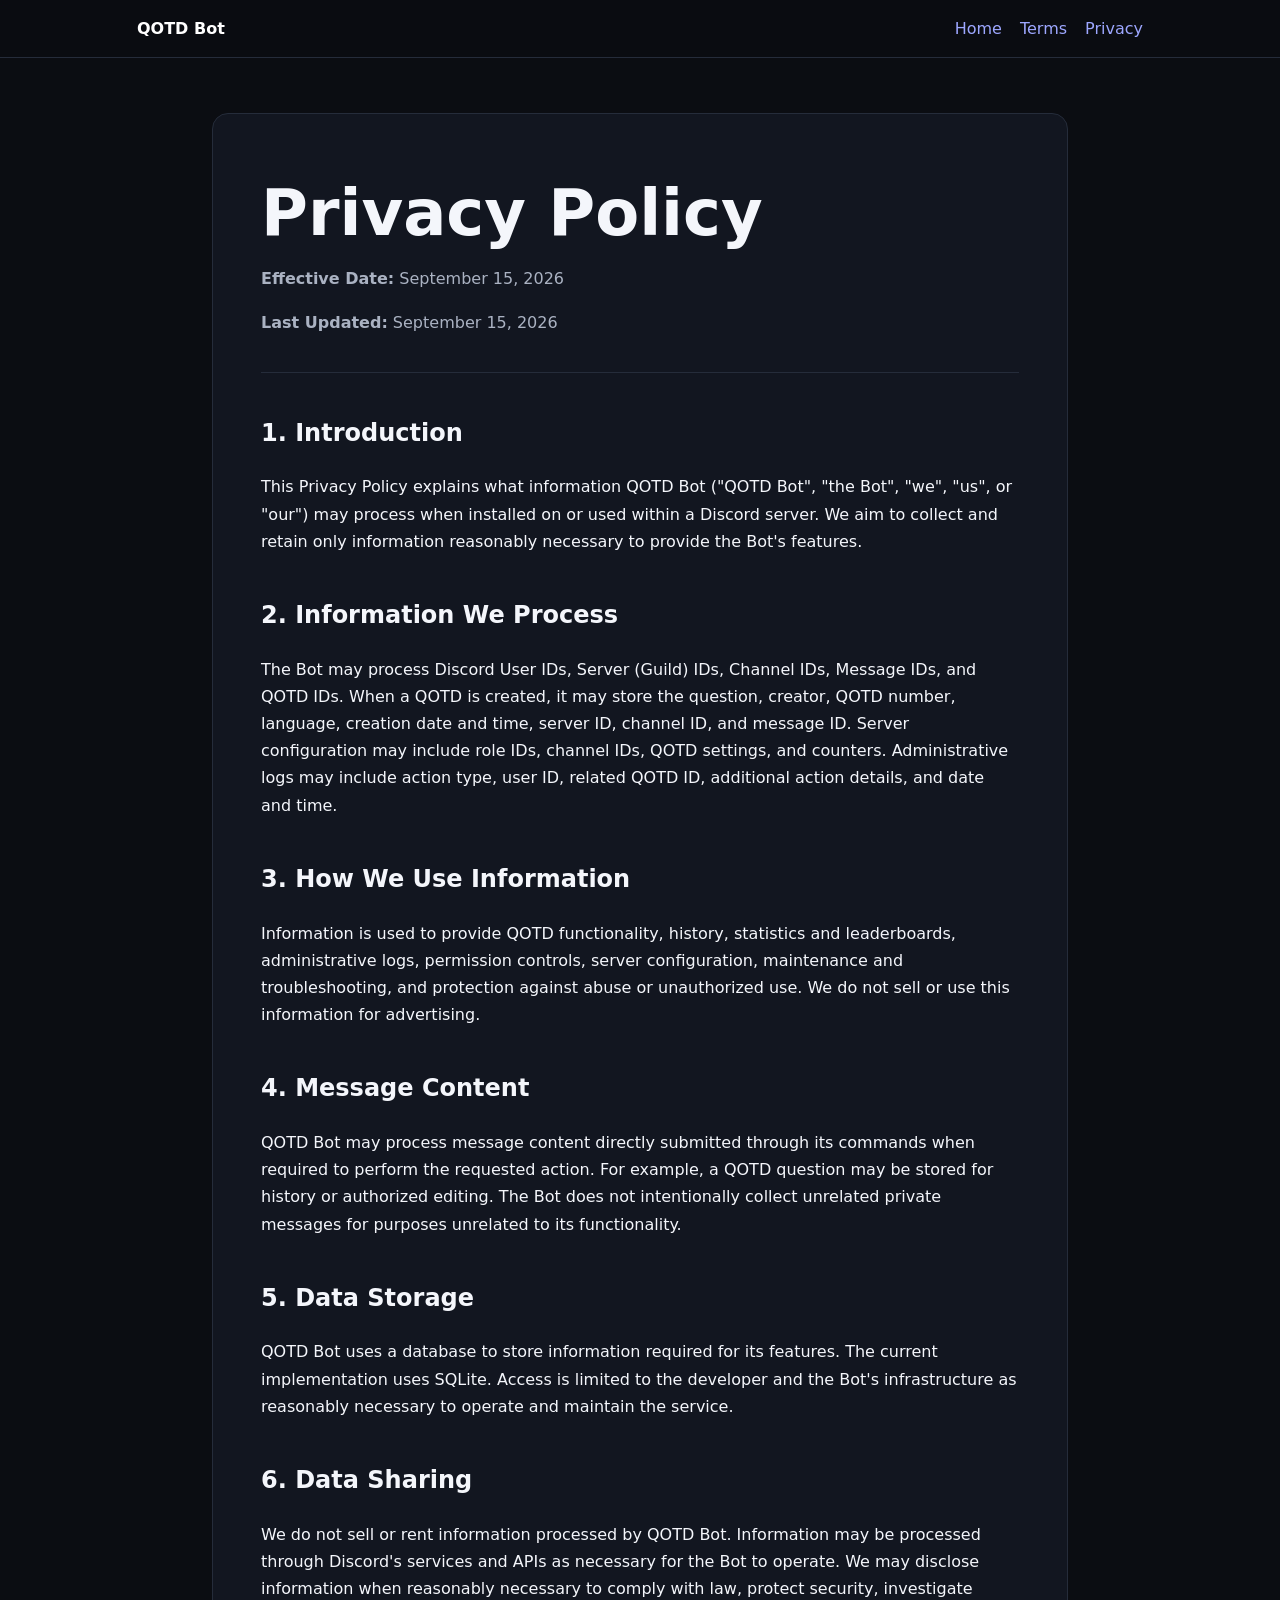
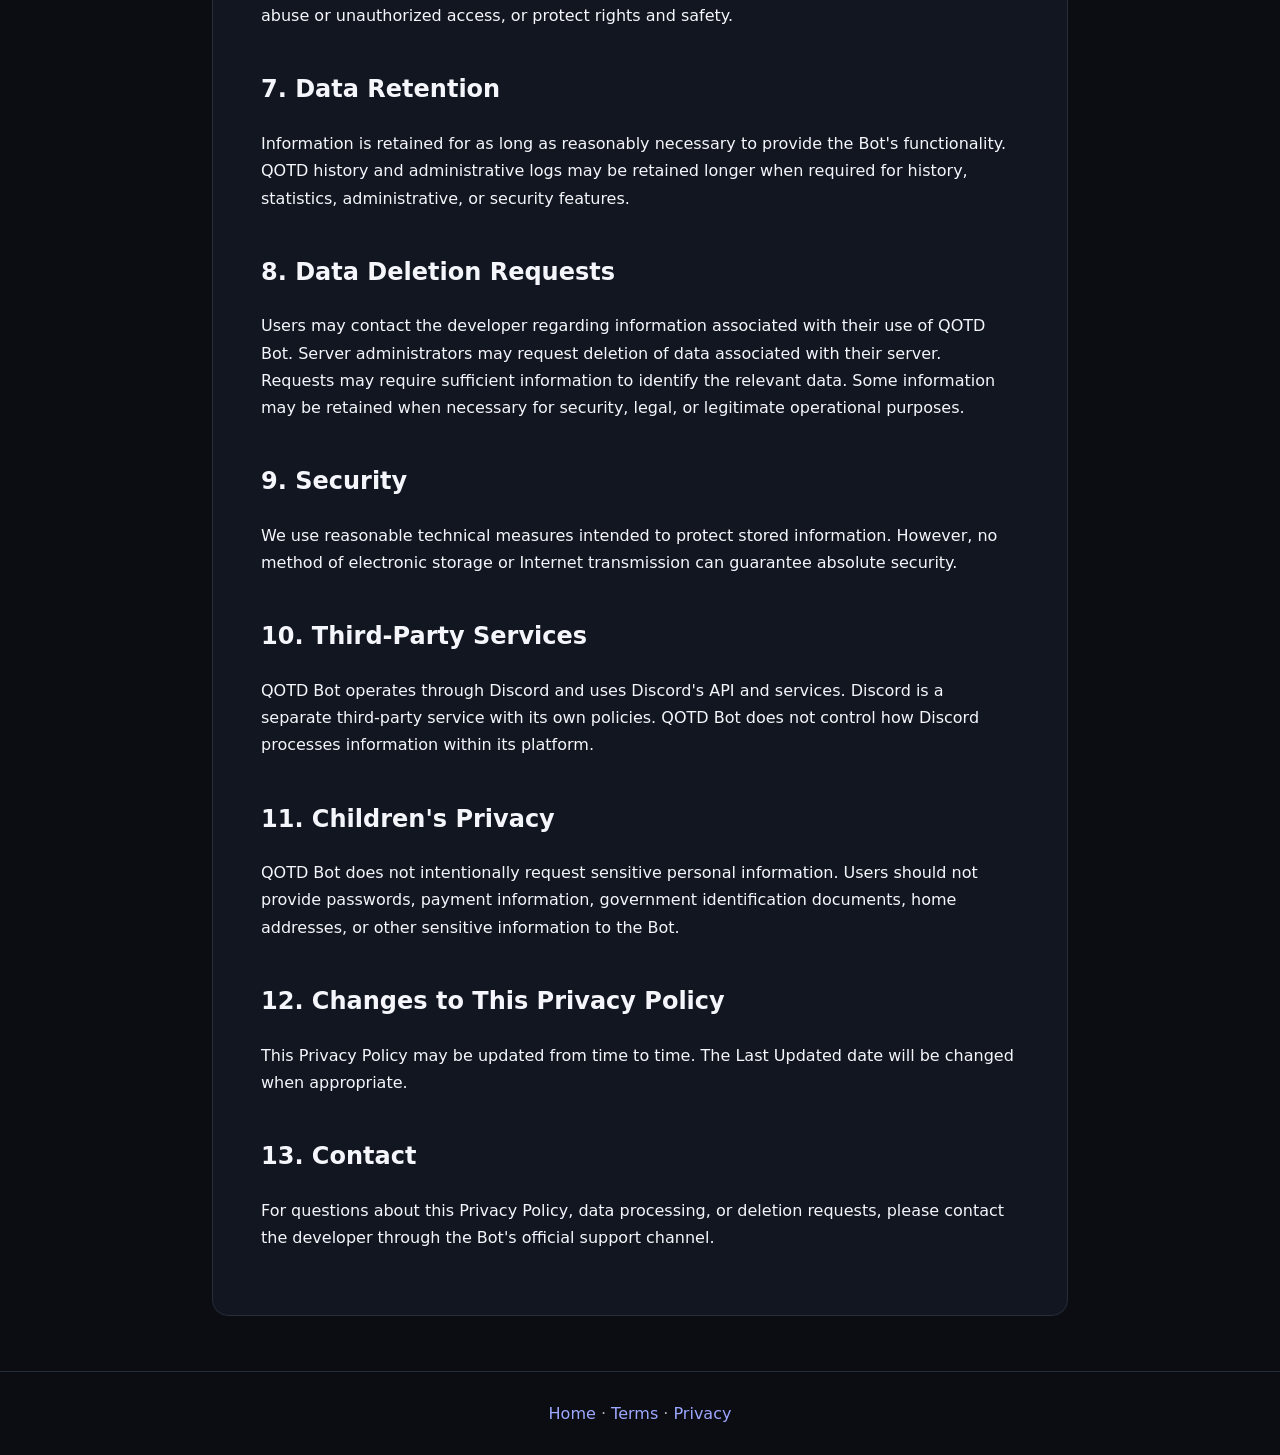
==== privacy.html @ cec1039d "Add files via upload" ====
<!doctype html><html lang="en"><head><meta charset="utf-8"><meta name="viewport" content="width=device-width,initial-scale=1"><title>QOTD Bot — Privacy Policy</title><link rel="stylesheet" href="style.css"></head><body><nav class="nav"><div class="nav-inner"><a class="brand" href="index.html">QOTD Bot</a><div class="nav-links"><a href="index.html">Home</a><a href="terms.html">Terms</a><a href="privacy.html">Privacy</a></div></div></nav><main class="container"><article class="document"><header><h1>Privacy Policy</h1><p><strong>Effective Date:</strong> September 15, 2026</p><p><strong>Last Updated:</strong> September 15, 2026</p></header><h2>1. Introduction</h2><p>This Privacy Policy explains what information QOTD Bot ("QOTD Bot", "the Bot", "we", "us", or "our") may process when installed on or used within a Discord server. We aim to collect and retain only information reasonably necessary to provide the Bot's features.</p><h2>2. Information We Process</h2><p>The Bot may process Discord User IDs, Server (Guild) IDs, Channel IDs, Message IDs, and QOTD IDs. When a QOTD is created, it may store the question, creator, QOTD number, language, creation date and time, server ID, channel ID, and message ID. Server configuration may include role IDs, channel IDs, QOTD settings, and counters. Administrative logs may include action type, user ID, related QOTD ID, additional action details, and date and time.</p><h2>3. How We Use Information</h2><p>Information is used to provide QOTD functionality, history, statistics and leaderboards, administrative logs, permission controls, server configuration, maintenance and troubleshooting, and protection against abuse or unauthorized use. We do not sell or use this information for advertising.</p><h2>4. Message Content</h2><p>QOTD Bot may process message content directly submitted through its commands when required to perform the requested action. For example, a QOTD question may be stored for history or authorized editing. The Bot does not intentionally collect unrelated private messages for purposes unrelated to its functionality.</p><h2>5. Data Storage</h2><p>QOTD Bot uses a database to store information required for its features. The current implementation uses SQLite. Access is limited to the developer and the Bot's infrastructure as reasonably necessary to operate and maintain the service.</p><h2>6. Data Sharing</h2><p>We do not sell or rent information processed by QOTD Bot. Information may be processed through Discord's services and APIs as necessary for the Bot to operate. We may disclose information when reasonably necessary to comply with law, protect security, investigate abuse or unauthorized access, or protect rights and safety.</p><h2>7. Data Retention</h2><p>Information is retained for as long as reasonably necessary to provide the Bot's functionality. QOTD history and administrative logs may be retained longer when required for history, statistics, administrative, or security features.</p><h2>8. Data Deletion Requests</h2><p>Users may contact the developer regarding information associated with their use of QOTD Bot. Server administrators may request deletion of data associated with their server. Requests may require sufficient information to identify the relevant data. Some information may be retained when necessary for security, legal, or legitimate operational purposes.</p><h2>9. Security</h2><p>We use reasonable technical measures intended to protect stored information. However, no method of electronic storage or Internet transmission can guarantee absolute security.</p><h2>10. Third-Party Services</h2><p>QOTD Bot operates through Discord and uses Discord's API and services. Discord is a separate third-party service with its own policies. QOTD Bot does not control how Discord processes information within its platform.</p><h2>11. Children's Privacy</h2><p>QOTD Bot does not intentionally request sensitive personal information. Users should not provide passwords, payment information, government identification documents, home addresses, or other sensitive information to the Bot.</p><h2>12. Changes to This Privacy Policy</h2><p>This Privacy Policy may be updated from time to time. The Last Updated date will be changed when appropriate.</p><h2>13. Contact</h2><p>For questions about this Privacy Policy, data processing, or deletion requests, please contact the developer through the Bot's official support channel.</p></article></main><footer><a href="index.html">Home</a> · <a href="terms.html">Terms</a> · <a href="privacy.html">Privacy</a></footer></body></html>
---- style.css ----
*{box-sizing:border-box}body{margin:0;font-family:system-ui,-apple-system,"Segoe UI",sans-serif;background:#0b0d12;color:#f4f6fb;line-height:1.7}a{color:#9da7ff;text-decoration:none}a:hover{text-decoration:underline}.nav{position:sticky;top:0;background:#0b0d12ee;border-bottom:1px solid #252c3a;backdrop-filter:blur(10px)}.nav-inner{max-width:1050px;margin:auto;padding:15px 22px;display:flex;justify-content:space-between;gap:20px}.brand{font-weight:800;color:#fff}.nav-links{display:flex;gap:18px}.container{max-width:900px;margin:auto;padding:55px 22px}.hero{text-align:center;padding:55px 0}.badge{display:inline-block;padding:5px 11px;border-radius:999px;background:#5865f222;border:1px solid #5865f255;color:#c3c8ff;font-size:13px;font-weight:700}h1{font-size:clamp(38px,7vw,64px);line-height:1.05;margin:18px 0}h2{margin-top:40px}h3{margin-top:28px}.subtitle{color:#aab2c2;max-width:650px;margin:0 auto 28px;font-size:18px}.buttons{display:flex;justify-content:center;gap:12px;flex-wrap:wrap}.button{display:inline-block;padding:12px 18px;border-radius:10px;background:#5865f2;color:#fff;font-weight:750}.button.secondary{background:#171c28;border:1px solid #252c3a}.cards{display:grid;grid-template-columns:repeat(auto-fit,minmax(220px,1fr));gap:16px}.card,.document{background:#121620;border:1px solid #252c3a;border-radius:16px}.card{padding:22px}.card h3{margin-top:0}.card p{color:#aab2c2}.document{padding:clamp(24px,5vw,48px)}.document header{border-bottom:1px solid #252c3a;padding-bottom:20px}.document header p{color:#aab2c2}.notice{margin-top:35px;background:#5865f215;border:1px solid #5865f255;border-radius:12px;padding:16px;color:#dbe0ff}footer{text-align:center;border-top:1px solid #252c3a;padding:28px;color:#aab2c2}
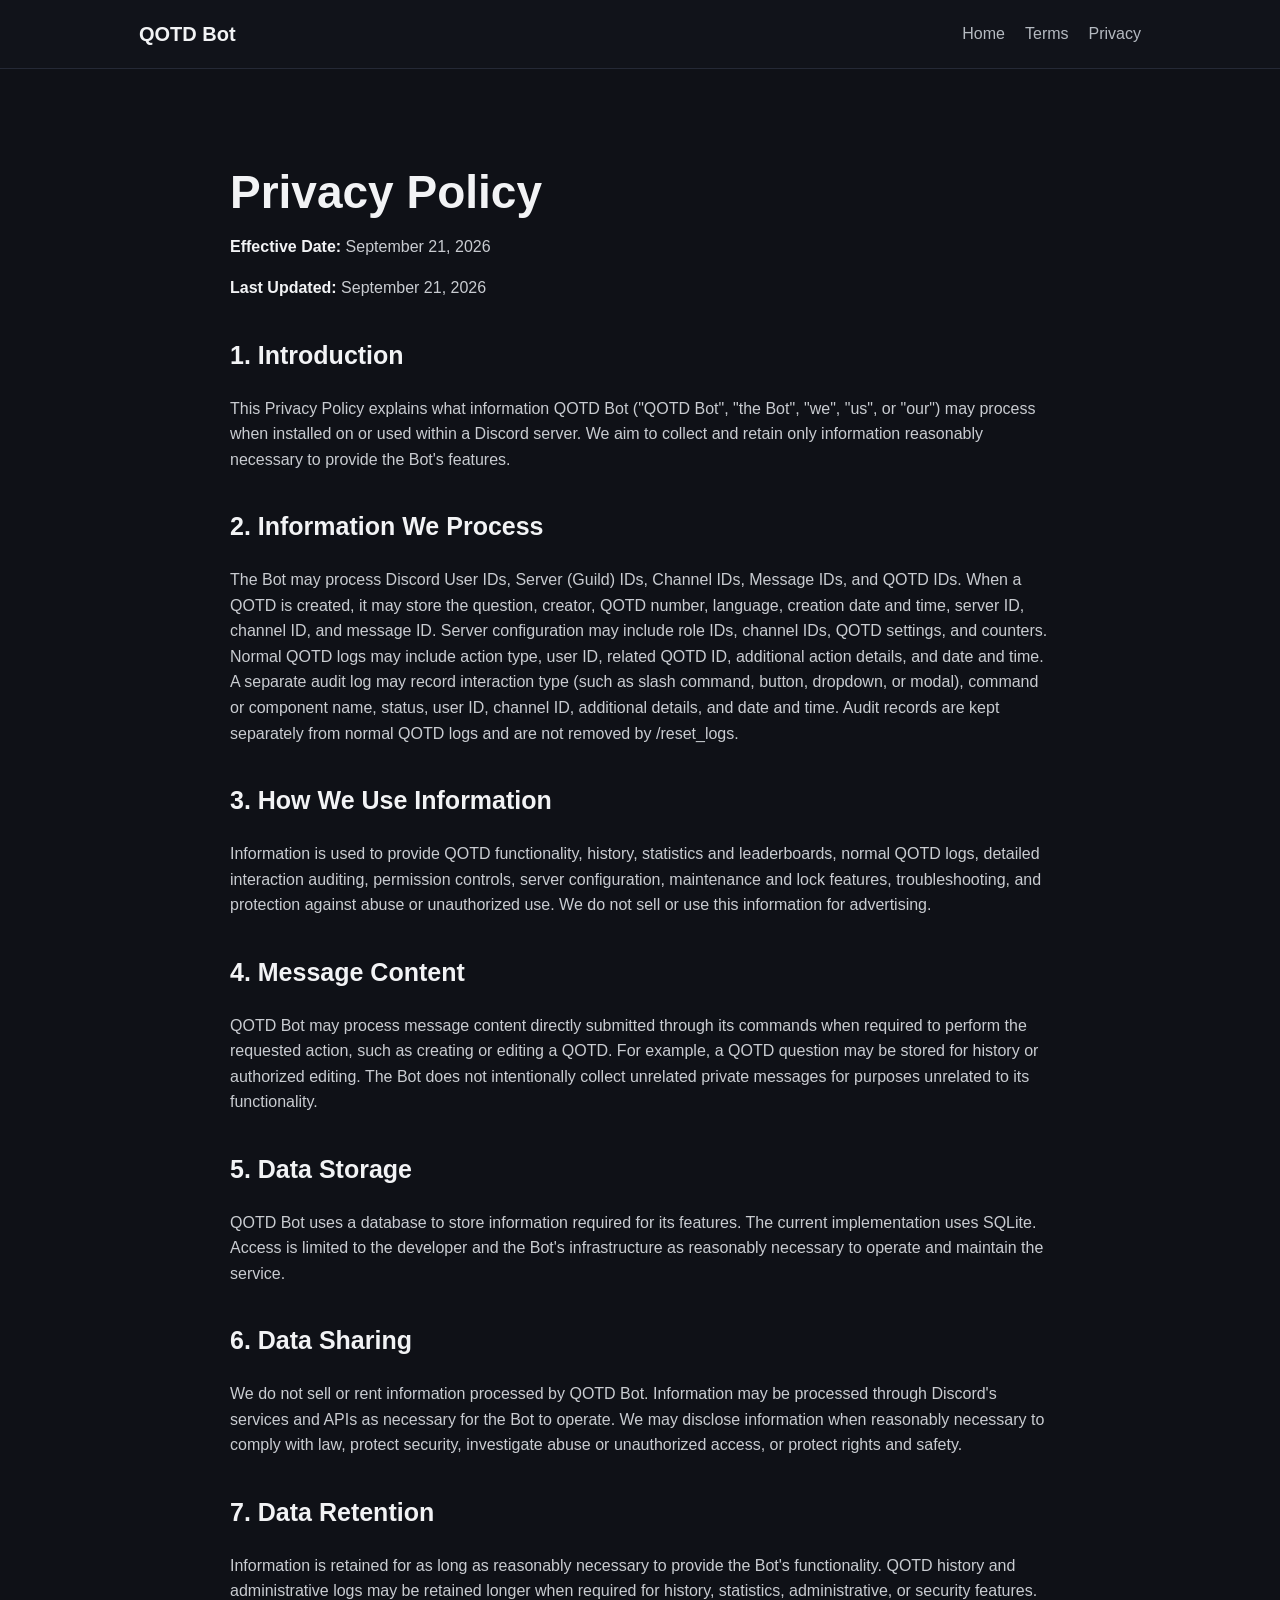
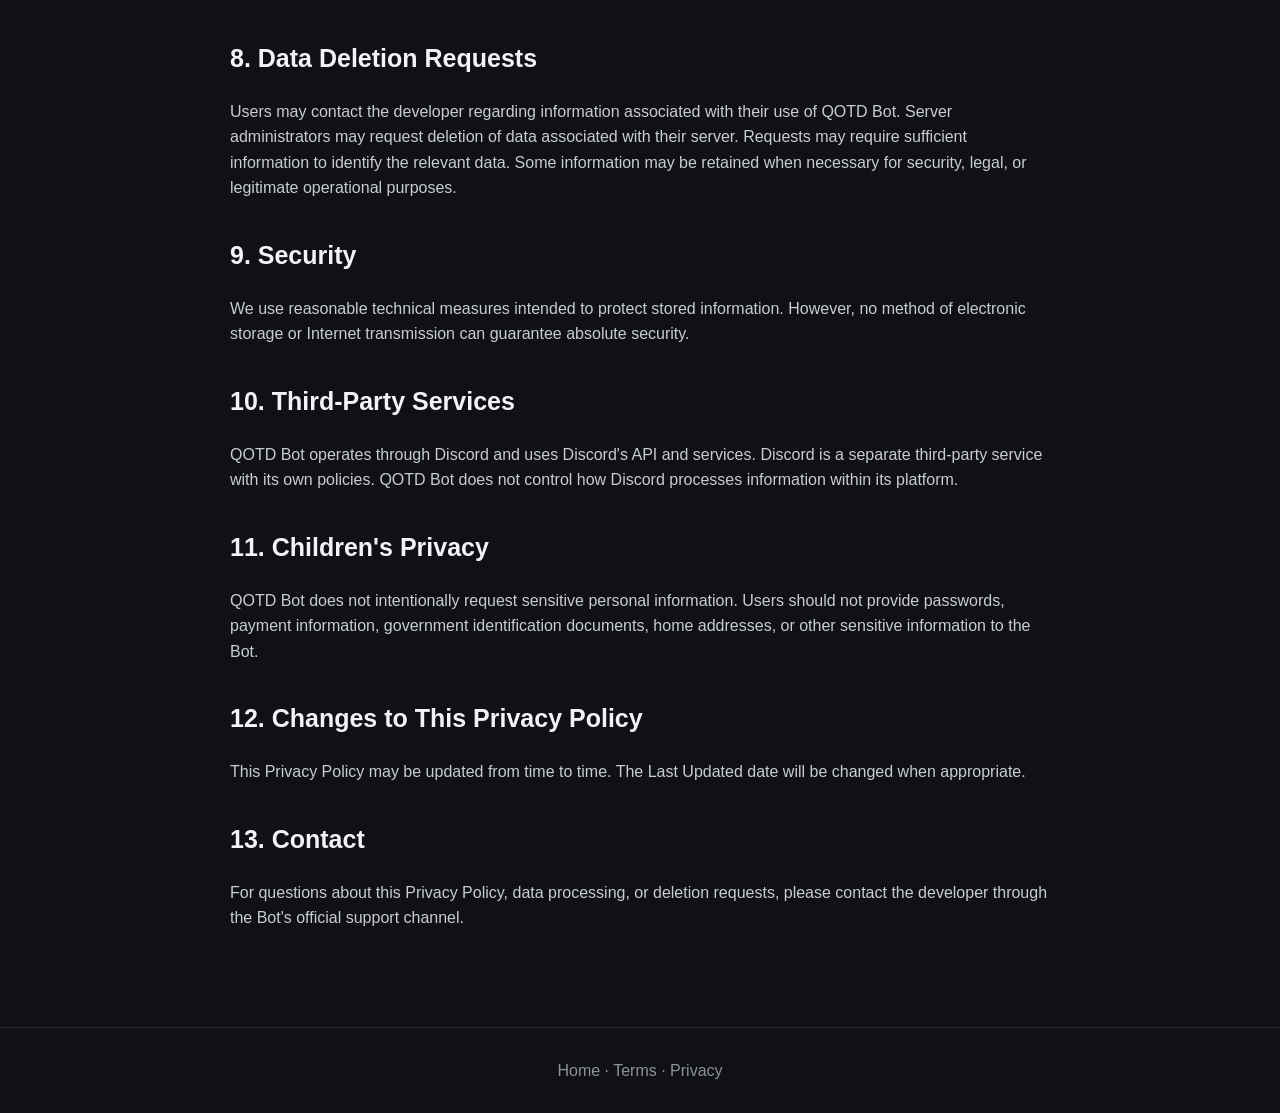
==== commit 7568e781: "overall updates" ====
--- a/privacy.html
+++ b/privacy.html
@@ -1 +1 @@
-<!doctype html><html lang="en"><head><meta charset="utf-8"><meta name="viewport" content="width=device-width,initial-scale=1"><title>QOTD Bot — Privacy Policy</title><link rel="stylesheet" href="style.css"></head><body><nav class="nav"><div class="nav-inner"><a class="brand" href="index.html">QOTD Bot</a><div class="nav-links"><a href="index.html">Home</a><a href="terms.html">Terms</a><a href="privacy.html">Privacy</a></div></div></nav><main class="container"><article class="document"><header><h1>Privacy Policy</h1><p><strong>Effective Date:</strong> September 15, 2026</p><p><strong>Last Updated:</strong> September 15, 2026</p></header><h2>1. Introduction</h2><p>This Privacy Policy explains what information QOTD Bot ("QOTD Bot", "the Bot", "we", "us", or "our") may process when installed on or used within a Discord server. We aim to collect and retain only information reasonably necessary to provide the Bot's features.</p><h2>2. Information We Process</h2><p>The Bot may process Discord User IDs, Server (Guild) IDs, Channel IDs, Message IDs, and QOTD IDs. When a QOTD is created, it may store the question, creator, QOTD number, language, creation date and time, server ID, channel ID, and message ID. Server configuration may include role IDs, channel IDs, QOTD settings, and counters. Administrative logs may include action type, user ID, related QOTD ID, additional action details, and date and time.</p><h2>3. How We Use Information</h2><p>Information is used to provide QOTD functionality, history, statistics and leaderboards, administrative logs, permission controls, server configuration, maintenance and troubleshooting, and protection against abuse or unauthorized use. We do not sell or use this information for advertising.</p><h2>4. Message Content</h2><p>QOTD Bot may process message content directly submitted through its commands when required to perform the requested action. For example, a QOTD question may be stored for history or authorized editing. The Bot does not intentionally collect unrelated private messages for purposes unrelated to its functionality.</p><h2>5. Data Storage</h2><p>QOTD Bot uses a database to store information required for its features. The current implementation uses SQLite. Access is limited to the developer and the Bot's infrastructure as reasonably necessary to operate and maintain the service.</p><h2>6. Data Sharing</h2><p>We do not sell or rent information processed by QOTD Bot. Information may be processed through Discord's services and APIs as necessary for the Bot to operate. We may disclose information when reasonably necessary to comply with law, protect security, investigate abuse or unauthorized access, or protect rights and safety.</p><h2>7. Data Retention</h2><p>Information is retained for as long as reasonably necessary to provide the Bot's functionality. QOTD history and administrative logs may be retained longer when required for history, statistics, administrative, or security features.</p><h2>8. Data Deletion Requests</h2><p>Users may contact the developer regarding information associated with their use of QOTD Bot. Server administrators may request deletion of data associated with their server. Requests may require sufficient information to identify the relevant data. Some information may be retained when necessary for security, legal, or legitimate operational purposes.</p><h2>9. Security</h2><p>We use reasonable technical measures intended to protect stored information. However, no method of electronic storage or Internet transmission can guarantee absolute security.</p><h2>10. Third-Party Services</h2><p>QOTD Bot operates through Discord and uses Discord's API and services. Discord is a separate third-party service with its own policies. QOTD Bot does not control how Discord processes information within its platform.</p><h2>11. Children's Privacy</h2><p>QOTD Bot does not intentionally request sensitive personal information. Users should not provide passwords, payment information, government identification documents, home addresses, or other sensitive information to the Bot.</p><h2>12. Changes to This Privacy Policy</h2><p>This Privacy Policy may be updated from time to time. The Last Updated date will be changed when appropriate.</p><h2>13. Contact</h2><p>For questions about this Privacy Policy, data processing, or deletion requests, please contact the developer through the Bot's official support channel.</p></article></main><footer><a href="index.html">Home</a> · <a href="terms.html">Terms</a> · <a href="privacy.html">Privacy</a></footer></body></html>+<!doctype html><html lang="en"><head><meta charset="utf-8"><meta name="viewport" content="width=device-width,initial-scale=1"><title>QOTD Bot — Privacy Policy</title><link rel="stylesheet" href="style.css"></head><body><nav class="nav"><div class="nav-inner"><a class="brand" href="index.html">QOTD Bot</a><div class="nav-links"><a href="index.html">Home</a><a href="terms.html">Terms</a><a href="privacy.html">Privacy</a></div></div></nav><main class="container"><article class="document"><header><h1>Privacy Policy</h1><p><strong>Effective Date:</strong> September 21, 2026</p><p><strong>Last Updated:</strong> September 21, 2026</p></header><h2>1. Introduction</h2><p>This Privacy Policy explains what information QOTD Bot ("QOTD Bot", "the Bot", "we", "us", or "our") may process when installed on or used within a Discord server. We aim to collect and retain only information reasonably necessary to provide the Bot's features.</p><h2>2. Information We Process</h2><p>The Bot may process Discord User IDs, Server (Guild) IDs, Channel IDs, Message IDs, and QOTD IDs. When a QOTD is created, it may store the question, creator, QOTD number, language, creation date and time, server ID, channel ID, and message ID. Server configuration may include role IDs, channel IDs, QOTD settings, and counters. Normal QOTD logs may include action type, user ID, related QOTD ID, additional action details, and date and time. A separate audit log may record interaction type (such as slash command, button, dropdown, or modal), command or component name, status, user ID, channel ID, additional details, and date and time. Audit records are kept separately from normal QOTD logs and are not removed by /reset_logs.</p><h2>3. How We Use Information</h2><p>Information is used to provide QOTD functionality, history, statistics and leaderboards, normal QOTD logs, detailed interaction auditing, permission controls, server configuration, maintenance and lock features, troubleshooting, and protection against abuse or unauthorized use. We do not sell or use this information for advertising.</p><h2>4. Message Content</h2><p>QOTD Bot may process message content directly submitted through its commands when required to perform the requested action, such as creating or editing a QOTD. For example, a QOTD question may be stored for history or authorized editing. The Bot does not intentionally collect unrelated private messages for purposes unrelated to its functionality.</p><h2>5. Data Storage</h2><p>QOTD Bot uses a database to store information required for its features. The current implementation uses SQLite. Access is limited to the developer and the Bot's infrastructure as reasonably necessary to operate and maintain the service.</p><h2>6. Data Sharing</h2><p>We do not sell or rent information processed by QOTD Bot. Information may be processed through Discord's services and APIs as necessary for the Bot to operate. We may disclose information when reasonably necessary to comply with law, protect security, investigate abuse or unauthorized access, or protect rights and safety.</p><h2>7. Data Retention</h2><p>Information is retained for as long as reasonably necessary to provide the Bot's functionality. QOTD history and administrative logs may be retained longer when required for history, statistics, administrative, or security features.</p><h2>8. Data Deletion Requests</h2><p>Users may contact the developer regarding information associated with their use of QOTD Bot. Server administrators may request deletion of data associated with their server. Requests may require sufficient information to identify the relevant data. Some information may be retained when necessary for security, legal, or legitimate operational purposes.</p><h2>9. Security</h2><p>We use reasonable technical measures intended to protect stored information. However, no method of electronic storage or Internet transmission can guarantee absolute security.</p><h2>10. Third-Party Services</h2><p>QOTD Bot operates through Discord and uses Discord's API and services. Discord is a separate third-party service with its own policies. QOTD Bot does not control how Discord processes information within its platform.</p><h2>11. Children's Privacy</h2><p>QOTD Bot does not intentionally request sensitive personal information. Users should not provide passwords, payment information, government identification documents, home addresses, or other sensitive information to the Bot.</p><h2>12. Changes to This Privacy Policy</h2><p>This Privacy Policy may be updated from time to time. The Last Updated date will be changed when appropriate.</p><h2>13. Contact</h2><p>For questions about this Privacy Policy, data processing, or deletion requests, please contact the developer through the Bot's official support channel.</p></article></main><footer><a href="index.html">Home</a> · <a href="terms.html">Terms</a> · <a href="privacy.html">Privacy</a></footer></body></html>
--- a/style.css
+++ b/style.css
@@ -1 +1 @@
-*{box-sizing:border-box}body{margin:0;font-family:system-ui,-apple-system,"Segoe UI",sans-serif;background:#0b0d12;color:#f4f6fb;line-height:1.7}a{color:#9da7ff;text-decoration:none}a:hover{text-decoration:underline}.nav{position:sticky;top:0;background:#0b0d12ee;border-bottom:1px solid #252c3a;backdrop-filter:blur(10px)}.nav-inner{max-width:1050px;margin:auto;padding:15px 22px;display:flex;justify-content:space-between;gap:20px}.brand{font-weight:800;color:#fff}.nav-links{display:flex;gap:18px}.container{max-width:900px;margin:auto;padding:55px 22px}.hero{text-align:center;padding:55px 0}.badge{display:inline-block;padding:5px 11px;border-radius:999px;background:#5865f222;border:1px solid #5865f255;color:#c3c8ff;font-size:13px;font-weight:700}h1{font-size:clamp(38px,7vw,64px);line-height:1.05;margin:18px 0}h2{margin-top:40px}h3{margin-top:28px}.subtitle{color:#aab2c2;max-width:650px;margin:0 auto 28px;font-size:18px}.buttons{display:flex;justify-content:center;gap:12px;flex-wrap:wrap}.button{display:inline-block;padding:12px 18px;border-radius:10px;background:#5865f2;color:#fff;font-weight:750}.button.secondary{background:#171c28;border:1px solid #252c3a}.cards{display:grid;grid-template-columns:repeat(auto-fit,minmax(220px,1fr));gap:16px}.card,.document{background:#121620;border:1px solid #252c3a;border-radius:16px}.card{padding:22px}.card h3{margin-top:0}.card p{color:#aab2c2}.document{padding:clamp(24px,5vw,48px)}.document header{border-bottom:1px solid #252c3a;padding-bottom:20px}.document header p{color:#aab2c2}.notice{margin-top:35px;background:#5865f215;border:1px solid #5865f255;border-radius:12px;padding:16px;color:#dbe0ff}footer{text-align:center;border-top:1px solid #252c3a;padding:28px;color:#aab2c2}+*{box-sizing:border-box}body{margin:0;font-family:Arial,Helvetica,sans-serif;background:#0f1117;color:#f2f3f5;line-height:1.6}a{color:inherit;text-decoration:none}.nav{border-bottom:1px solid #252936;background:#11131a}.nav-inner{max-width:1050px;margin:0 auto;padding:18px 24px;display:flex;align-items:center;justify-content:space-between;gap:20px}.brand{font-size:20px;font-weight:700}.nav-links{display:flex;gap:20px;color:#b5bac1}.nav-links a:hover,footer a:hover,.notice a:hover{color:#fff}.container{max-width:1050px;margin:0 auto;padding:80px 24px}.hero{text-align:center}.badge{display:inline-block;padding:6px 12px;border-radius:999px;background:#5865f2;color:#fff;font-size:12px;font-weight:700;letter-spacing:1px}h1{margin:18px 0 10px;font-size:56px;line-height:1.1}.subtitle{max-width:760px;margin:0 auto;color:#b5bac1;font-size:18px}.buttons{margin-top:32px;display:flex;justify-content:center;align-items:center;flex-wrap:wrap;gap:12px}.button{display:inline-flex;align-items:center;justify-content:center;gap:7px;min-height:46px;padding:12px 18px;border-radius:8px;background:#5865f2;color:#fff;font-weight:700;transition:transform .15s ease,opacity .15s ease}.button:hover{transform:translateY(-1px);opacity:.92}.button.secondary{background:#252936}.discord-button{background:#5865f2}.discord-logo{width:18px;height:18px;flex:0 0 18px;display:block;color:#fff}.cards{margin-top:70px;display:grid;grid-template-columns:repeat(3,1fr);gap:18px}.card,.command-card{padding:26px;border:1px solid #252936;border-radius:14px;background:#151821}.card h3,.command-card h3{margin-top:0;margin-bottom:8px}.card p,.section-intro{margin-bottom:0;color:#b5bac1}.section{margin-top:70px}.section h2{margin:0 0 8px;font-size:32px}.command-grid{margin-top:22px;display:grid;grid-template-columns:repeat(2,1fr);gap:18px}.command-card ul{margin:0;padding-left:20px;color:#c9ccd1}.command-card li+li{margin-top:9px}.command-card code,.changelog code{padding:2px 6px;border-radius:5px;background:#252936;color:#fff;font-family:ui-monospace,SFMono-Regular,Menlo,Consolas,monospace;font-size:.9em}.permission-note{margin-top:20px;padding:16px 18px;border-left:3px solid #5865f2;background:#151821;color:#b5bac1}.permission-note strong{color:#f2f3f5}.feature-list{margin-top:22px;display:grid;gap:12px}.feature-list div{padding:18px 20px;border:1px solid #252936;border-radius:12px;background:#151821}.feature-list strong{display:block;margin-bottom:3px}.feature-list span{color:#b5bac1}.changelog ul{margin-top:20px;color:#c9ccd1}.changelog li+li{margin-top:8px}.notice{margin-top:28px;padding:18px 20px;border:1px solid #252936;border-radius:12px;background:#151821;color:#b5bac1}.notice strong{color:#f2f3f5}footer{padding:30px 24px;text-align:center;border-top:1px solid #252936;color:#8e9297}.document{max-width:820px;margin:0 auto}.document h1{font-size:46px}.document h2{margin-top:34px;font-size:25px}.document p,.document li{color:#c9ccd1}.document strong{color:#f2f3f5}@media(max-width:760px){.nav-inner{flex-direction:column}.nav-links{gap:14px}h1{font-size:42px}.cards,.command-grid{grid-template-columns:1fr}.buttons{flex-direction:column}.button{width:min(100%,330px)}.section h2{font-size:28px}}
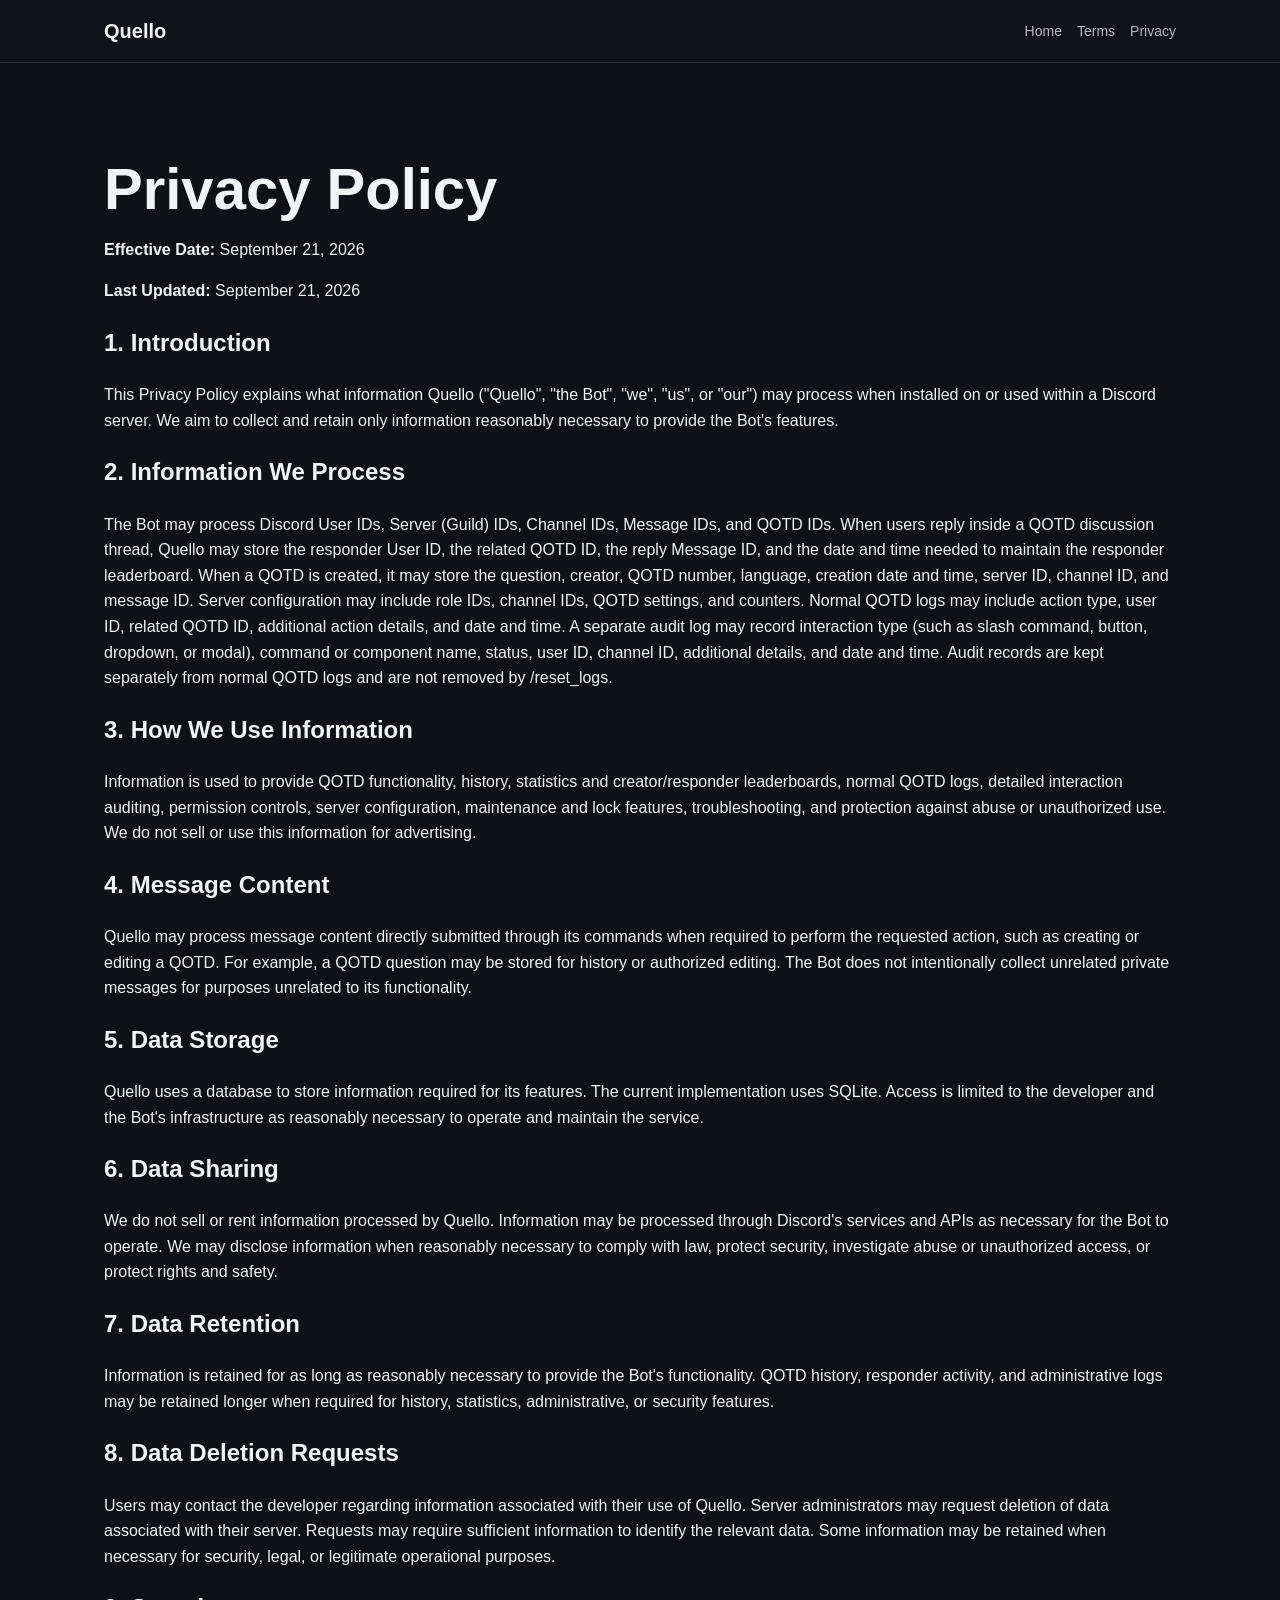
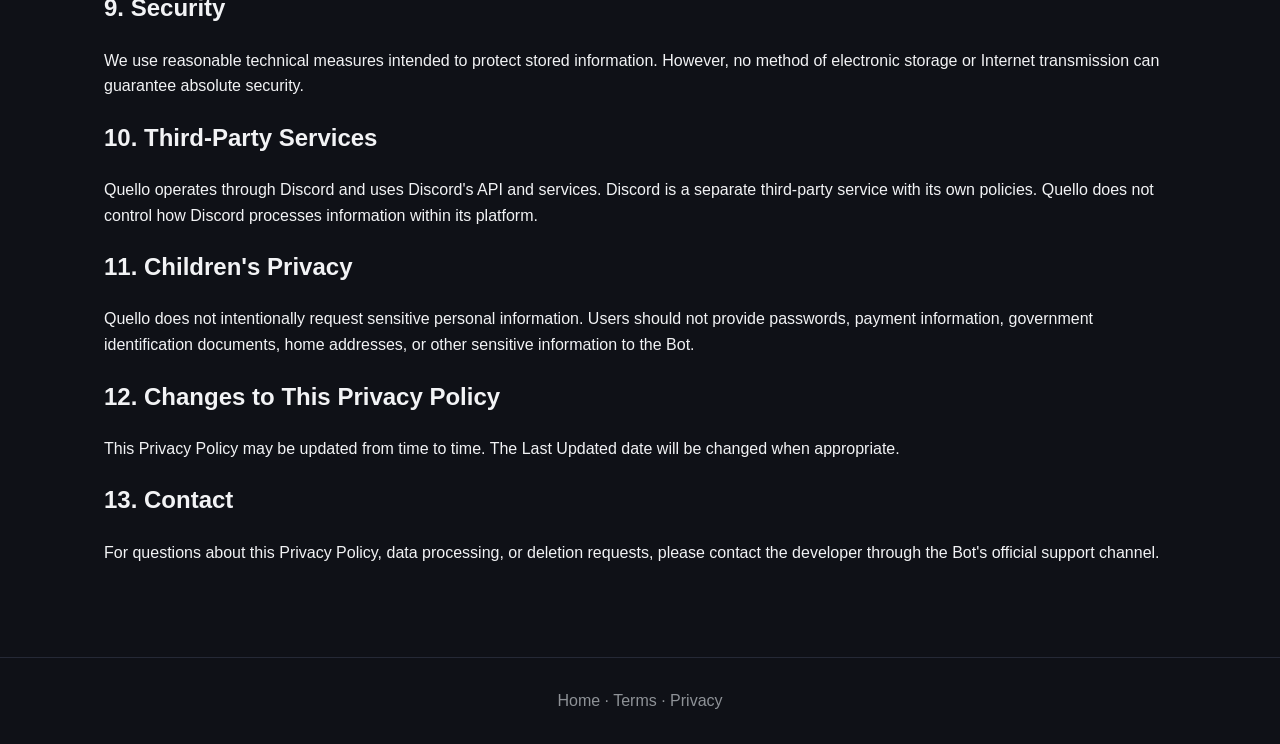
==== commit 3f5b72cc: "general website update" ====
--- a/privacy.html
+++ b/privacy.html
@@ -1 +1 @@
-<!doctype html><html lang="en"><head><meta charset="utf-8"><meta name="viewport" content="width=device-width,initial-scale=1"><title>QOTD Bot — Privacy Policy</title><link rel="stylesheet" href="style.css"></head><body><nav class="nav"><div class="nav-inner"><a class="brand" href="index.html">QOTD Bot</a><div class="nav-links"><a href="index.html">Home</a><a href="terms.html">Terms</a><a href="privacy.html">Privacy</a></div></div></nav><main class="container"><article class="document"><header><h1>Privacy Policy</h1><p><strong>Effective Date:</strong> September 21, 2026</p><p><strong>Last Updated:</strong> September 21, 2026</p></header><h2>1. Introduction</h2><p>This Privacy Policy explains what information QOTD Bot ("QOTD Bot", "the Bot", "we", "us", or "our") may process when installed on or used within a Discord server. We aim to collect and retain only information reasonably necessary to provide the Bot's features.</p><h2>2. Information We Process</h2><p>The Bot may process Discord User IDs, Server (Guild) IDs, Channel IDs, Message IDs, and QOTD IDs. When a QOTD is created, it may store the question, creator, QOTD number, language, creation date and time, server ID, channel ID, and message ID. Server configuration may include role IDs, channel IDs, QOTD settings, and counters. Normal QOTD logs may include action type, user ID, related QOTD ID, additional action details, and date and time. A separate audit log may record interaction type (such as slash command, button, dropdown, or modal), command or component name, status, user ID, channel ID, additional details, and date and time. Audit records are kept separately from normal QOTD logs and are not removed by /reset_logs.</p><h2>3. How We Use Information</h2><p>Information is used to provide QOTD functionality, history, statistics and leaderboards, normal QOTD logs, detailed interaction auditing, permission controls, server configuration, maintenance and lock features, troubleshooting, and protection against abuse or unauthorized use. We do not sell or use this information for advertising.</p><h2>4. Message Content</h2><p>QOTD Bot may process message content directly submitted through its commands when required to perform the requested action, such as creating or editing a QOTD. For example, a QOTD question may be stored for history or authorized editing. The Bot does not intentionally collect unrelated private messages for purposes unrelated to its functionality.</p><h2>5. Data Storage</h2><p>QOTD Bot uses a database to store information required for its features. The current implementation uses SQLite. Access is limited to the developer and the Bot's infrastructure as reasonably necessary to operate and maintain the service.</p><h2>6. Data Sharing</h2><p>We do not sell or rent information processed by QOTD Bot. Information may be processed through Discord's services and APIs as necessary for the Bot to operate. We may disclose information when reasonably necessary to comply with law, protect security, investigate abuse or unauthorized access, or protect rights and safety.</p><h2>7. Data Retention</h2><p>Information is retained for as long as reasonably necessary to provide the Bot's functionality. QOTD history and administrative logs may be retained longer when required for history, statistics, administrative, or security features.</p><h2>8. Data Deletion Requests</h2><p>Users may contact the developer regarding information associated with their use of QOTD Bot. Server administrators may request deletion of data associated with their server. Requests may require sufficient information to identify the relevant data. Some information may be retained when necessary for security, legal, or legitimate operational purposes.</p><h2>9. Security</h2><p>We use reasonable technical measures intended to protect stored information. However, no method of electronic storage or Internet transmission can guarantee absolute security.</p><h2>10. Third-Party Services</h2><p>QOTD Bot operates through Discord and uses Discord's API and services. Discord is a separate third-party service with its own policies. QOTD Bot does not control how Discord processes information within its platform.</p><h2>11. Children's Privacy</h2><p>QOTD Bot does not intentionally request sensitive personal information. Users should not provide passwords, payment information, government identification documents, home addresses, or other sensitive information to the Bot.</p><h2>12. Changes to This Privacy Policy</h2><p>This Privacy Policy may be updated from time to time. The Last Updated date will be changed when appropriate.</p><h2>13. Contact</h2><p>For questions about this Privacy Policy, data processing, or deletion requests, please contact the developer through the Bot's official support channel.</p></article></main><footer><a href="index.html">Home</a> · <a href="terms.html">Terms</a> · <a href="privacy.html">Privacy</a></footer></body></html>+<!doctype html><html lang="en"><head><meta charset="utf-8"><meta name="viewport" content="width=device-width,initial-scale=1"><title>Quello — Privacy Policy</title><link rel="stylesheet" href="style.css"><link rel="icon" type="image/svg+xml" href="quello-mark.svg"><meta name="description" content="Privacy Policy for Quello, your Question of the Day Discord bot."></head><body><nav class="nav"><div class="nav-inner"><a class="brand" href="index.html">Quello</a><div class="nav-links"><a href="index.html">Home</a><a href="terms.html">Terms</a><a href="privacy.html">Privacy</a></div></div></nav><main class="container"><article class="document"><header><h1>Privacy Policy</h1><p><strong>Effective Date:</strong> September 21, 2026</p><p><strong>Last Updated:</strong> September 21, 2026</p></header><h2>1. Introduction</h2><p>This Privacy Policy explains what information Quello ("Quello", "the Bot", "we", "us", or "our") may process when installed on or used within a Discord server. We aim to collect and retain only information reasonably necessary to provide the Bot's features.</p><h2>2. Information We Process</h2><p>The Bot may process Discord User IDs, Server (Guild) IDs, Channel IDs, Message IDs, and QOTD IDs. When users reply inside a QOTD discussion thread, Quello may store the responder User ID, the related QOTD ID, the reply Message ID, and the date and time needed to maintain the responder leaderboard. When a QOTD is created, it may store the question, creator, QOTD number, language, creation date and time, server ID, channel ID, and message ID. Server configuration may include role IDs, channel IDs, QOTD settings, and counters. Normal QOTD logs may include action type, user ID, related QOTD ID, additional action details, and date and time. A separate audit log may record interaction type (such as slash command, button, dropdown, or modal), command or component name, status, user ID, channel ID, additional details, and date and time. Audit records are kept separately from normal QOTD logs and are not removed by /reset_logs.</p><h2>3. How We Use Information</h2><p>Information is used to provide QOTD functionality, history, statistics and creator/responder leaderboards, normal QOTD logs, detailed interaction auditing, permission controls, server configuration, maintenance and lock features, troubleshooting, and protection against abuse or unauthorized use. We do not sell or use this information for advertising.</p><h2>4. Message Content</h2><p>Quello may process message content directly submitted through its commands when required to perform the requested action, such as creating or editing a QOTD. For example, a QOTD question may be stored for history or authorized editing. The Bot does not intentionally collect unrelated private messages for purposes unrelated to its functionality.</p><h2>5. Data Storage</h2><p>Quello uses a database to store information required for its features. The current implementation uses SQLite. Access is limited to the developer and the Bot's infrastructure as reasonably necessary to operate and maintain the service.</p><h2>6. Data Sharing</h2><p>We do not sell or rent information processed by Quello. Information may be processed through Discord's services and APIs as necessary for the Bot to operate. We may disclose information when reasonably necessary to comply with law, protect security, investigate abuse or unauthorized access, or protect rights and safety.</p><h2>7. Data Retention</h2><p>Information is retained for as long as reasonably necessary to provide the Bot's functionality. QOTD history, responder activity, and administrative logs may be retained longer when required for history, statistics, administrative, or security features.</p><h2>8. Data Deletion Requests</h2><p>Users may contact the developer regarding information associated with their use of Quello. Server administrators may request deletion of data associated with their server. Requests may require sufficient information to identify the relevant data. Some information may be retained when necessary for security, legal, or legitimate operational purposes.</p><h2>9. Security</h2><p>We use reasonable technical measures intended to protect stored information. However, no method of electronic storage or Internet transmission can guarantee absolute security.</p><h2>10. Third-Party Services</h2><p>Quello operates through Discord and uses Discord's API and services. Discord is a separate third-party service with its own policies. Quello does not control how Discord processes information within its platform.</p><h2>11. Children's Privacy</h2><p>Quello does not intentionally request sensitive personal information. Users should not provide passwords, payment information, government identification documents, home addresses, or other sensitive information to the Bot.</p><h2>12. Changes to This Privacy Policy</h2><p>This Privacy Policy may be updated from time to time. The Last Updated date will be changed when appropriate.</p><h2>13. Contact</h2><p>For questions about this Privacy Policy, data processing, or deletion requests, please contact the developer through the Bot's official support channel.</p></article></main><footer><a href="index.html">Home</a> · <a href="terms.html">Terms</a> · <a href="privacy.html">Privacy</a></footer></body></html>
--- a/style.css
+++ b/style.css
@@ -1 +1,34 @@
-*{box-sizing:border-box}body{margin:0;font-family:Arial,Helvetica,sans-serif;background:#0f1117;color:#f2f3f5;line-height:1.6}a{color:inherit;text-decoration:none}.nav{border-bottom:1px solid #252936;background:#11131a}.nav-inner{max-width:1050px;margin:0 auto;padding:18px 24px;display:flex;align-items:center;justify-content:space-between;gap:20px}.brand{font-size:20px;font-weight:700}.nav-links{display:flex;gap:20px;color:#b5bac1}.nav-links a:hover,footer a:hover,.notice a:hover{color:#fff}.container{max-width:1050px;margin:0 auto;padding:80px 24px}.hero{text-align:center}.badge{display:inline-block;padding:6px 12px;border-radius:999px;background:#5865f2;color:#fff;font-size:12px;font-weight:700;letter-spacing:1px}h1{margin:18px 0 10px;font-size:56px;line-height:1.1}.subtitle{max-width:760px;margin:0 auto;color:#b5bac1;font-size:18px}.buttons{margin-top:32px;display:flex;justify-content:center;align-items:center;flex-wrap:wrap;gap:12px}.button{display:inline-flex;align-items:center;justify-content:center;gap:7px;min-height:46px;padding:12px 18px;border-radius:8px;background:#5865f2;color:#fff;font-weight:700;transition:transform .15s ease,opacity .15s ease}.button:hover{transform:translateY(-1px);opacity:.92}.button.secondary{background:#252936}.discord-button{background:#5865f2}.discord-logo{width:18px;height:18px;flex:0 0 18px;display:block;color:#fff}.cards{margin-top:70px;display:grid;grid-template-columns:repeat(3,1fr);gap:18px}.card,.command-card{padding:26px;border:1px solid #252936;border-radius:14px;background:#151821}.card h3,.command-card h3{margin-top:0;margin-bottom:8px}.card p,.section-intro{margin-bottom:0;color:#b5bac1}.section{margin-top:70px}.section h2{margin:0 0 8px;font-size:32px}.command-grid{margin-top:22px;display:grid;grid-template-columns:repeat(2,1fr);gap:18px}.command-card ul{margin:0;padding-left:20px;color:#c9ccd1}.command-card li+li{margin-top:9px}.command-card code,.changelog code{padding:2px 6px;border-radius:5px;background:#252936;color:#fff;font-family:ui-monospace,SFMono-Regular,Menlo,Consolas,monospace;font-size:.9em}.permission-note{margin-top:20px;padding:16px 18px;border-left:3px solid #5865f2;background:#151821;color:#b5bac1}.permission-note strong{color:#f2f3f5}.feature-list{margin-top:22px;display:grid;gap:12px}.feature-list div{padding:18px 20px;border:1px solid #252936;border-radius:12px;background:#151821}.feature-list strong{display:block;margin-bottom:3px}.feature-list span{color:#b5bac1}.changelog ul{margin-top:20px;color:#c9ccd1}.changelog li+li{margin-top:8px}.notice{margin-top:28px;padding:18px 20px;border:1px solid #252936;border-radius:12px;background:#151821;color:#b5bac1}.notice strong{color:#f2f3f5}footer{padding:30px 24px;text-align:center;border-top:1px solid #252936;color:#8e9297}.document{max-width:820px;margin:0 auto}.document h1{font-size:46px}.document h2{margin-top:34px;font-size:25px}.document p,.document li{color:#c9ccd1}.document strong{color:#f2f3f5}@media(max-width:760px){.nav-inner{flex-direction:column}.nav-links{gap:14px}h1{font-size:42px}.cards,.command-grid{grid-template-columns:1fr}.buttons{flex-direction:column}.button{width:min(100%,330px)}.section h2{font-size:28px}}
+*{box-sizing:border-box}
+html{scroll-behavior:smooth}
+body{margin:0;font-family:Arial,Helvetica,sans-serif;background:#0f1117;color:#f2f3f5;line-height:1.6}
+a{color:inherit;text-decoration:none}
+.nav{position:sticky;top:0;z-index:20;border-bottom:1px solid #252936;background:rgba(17,19,26,.94);backdrop-filter:blur(12px)}
+.nav-inner{max-width:1120px;margin:0 auto;padding:15px 24px;display:flex;align-items:center;justify-content:space-between;gap:20px}
+.brand{font-size:20px;font-weight:700}.nav-links{display:flex;align-items:center;gap:15px;color:#b5bac1;font-size:14px;flex-wrap:wrap;justify-content:flex-end}.nav-links a:hover{color:#fff}
+.language-switch{border:1px solid #303441;background:#191c25;color:#fff;border-radius:7px;padding:7px 10px;cursor:pointer;font:inherit}
+.container{max-width:1120px;margin:0 auto;padding:76px 24px}.hero{text-align:center;padding-bottom:38px}.badge{display:inline-block;padding:6px 12px;border-radius:999px;background:#5865f2;color:#fff;font-size:12px;font-weight:700;letter-spacing:1px}
+h1{margin:18px 0 10px;font-size:58px;line-height:1.1}.subtitle{max-width:780px;margin:0 auto;color:#b5bac1;font-size:18px}
+.buttons{margin-top:30px;display:flex;justify-content:center;align-items:center;flex-wrap:wrap;gap:12px}.button{display:inline-flex;align-items:center;justify-content:center;gap:7px;min-height:46px;padding:12px 18px;border-radius:8px;background:#5865f2;color:#fff;font-weight:700;transition:transform .15s ease,opacity .15s ease}.button:hover{transform:translateY(-1px);opacity:.92}.discord-logo{width:18px;height:18px;flex:0 0 18px;display:block;color:#fff}
+.discord-embed,.hero-embed,.setup-embed,.builder-panel,.discord-message-preview,.permission-note,.notice{border:1px solid #252936;border-radius:10px;background:#151821}.hero-embed{display:flex;gap:0;margin:30px auto 70px;max-width:900px;overflow:hidden}.embed-accent{width:4px;flex:0 0 4px;background:#5865f2}.embed-content{padding:24px 25px;min-width:0}.embed-label,.eyebrow{display:block;color:#8e9297;font-size:11px;font-weight:700;letter-spacing:1.5px;margin-bottom:6px}.hero-embed h2{margin:0 0 8px;font-size:27px}.hero-embed p{margin:0;color:#b5bac1}.embed-meta{display:flex;flex-wrap:wrap;gap:9px;margin-top:16px}.embed-meta span{padding:5px 9px;border-radius:5px;background:#252936;color:#c9ccd1;font-size:12px}
+.section{margin-top:78px}.section-heading{display:flex;justify-content:space-between;gap:20px;align-items:end}.section h2{margin:0 0 8px;font-size:32px}.section-intro{margin:0;color:#b5bac1;max-width:760px}
+.command-embeds{margin-top:22px;display:grid;gap:10px}.command-embed{display:flex;overflow:hidden;transition:border-color .18s ease,transform .18s ease}.command-embed:hover{border-color:#3d4252;transform:translateX(2px)}.command-embed .embed-content{width:100%;padding:18px 20px}.command-head{display:flex;align-items:center;gap:10px}.command-head code{font-family:ui-monospace,SFMono-Regular,Menlo,Consolas,monospace;font-size:17px;font-weight:800;background:#252936;border-radius:5px;padding:3px 7px}.command-tag{margin-left:auto;color:#8e9297;font-size:10px;font-weight:700;letter-spacing:1px}.command-embed p{margin:9px 0 11px;color:#d7d9dd}.command-details{display:flex;flex-wrap:wrap;gap:7px}.command-details span{padding:4px 8px;border-radius:5px;background:#10131a;border:1px solid #252936;color:#8e9297;font-size:11px}.permission-note{margin-top:18px;padding:16px 18px;color:#b5bac1;border-left:3px solid #5865f2;border-radius:0 10px 10px 0}.permission-note strong{color:#f2f3f5}
+.builder{margin-top:22px;display:grid;grid-template-columns:minmax(300px,.9fr) minmax(340px,1.1fr);gap:18px}.builder-panel{padding:22px}.builder-panel-title{font-size:15px;font-weight:800;margin-bottom:18px}.builder-panel label{display:block;color:#c9ccd1;font-size:13px;font-weight:700}.builder-panel label+label{margin-top:15px}.builder-panel input,.builder-panel textarea,.builder-panel select{width:100%;margin-top:7px;padding:11px 12px;border:1px solid #303441;border-radius:7px;background:#0f1117;color:#f2f3f5;font:inherit;outline:none}.builder-panel input:focus,.builder-panel textarea:focus,.builder-panel select:focus{border-color:#5865f2}.builder-panel textarea{min-height:120px;resize:vertical}.builder-panel small{display:block;color:#8e9297;text-align:right;margin-top:3px;font-size:11px}.input-row{display:grid;grid-template-columns:1fr 1fr;gap:12px;margin-top:15px}.toggle-row{display:flex!important;align-items:center;gap:9px;margin-top:15px!important}.toggle-row input{width:16px!important;margin:0!important;accent-color:#5865f2}.builder-actions{display:flex;gap:9px;margin-top:19px}.primary-button,.secondary-button{border:0;border-radius:7px;padding:10px 15px;font:inherit;font-weight:700;cursor:pointer}.primary-button{background:#5865f2;color:#fff}.secondary-button{background:#252936;color:#f2f3f5}.copy-status{min-height:21px;color:#8e9297;font-size:12px;margin:9px 0 0}.discord-message-preview{padding:20px;background:#1e1f22;border-color:#303238}.fake-discord-header{display:flex;gap:10px;align-items:center;padding-bottom:17px;border-bottom:1px solid #303238}.fake-avatar{width:38px;height:38px;border-radius:50%;background:#5865f2;display:grid;place-items:center;font-weight:800}.fake-discord-header strong{font-size:14px}.fake-discord-header small{font-size:9px;margin-left:5px;background:#5865f2;padding:2px 4px;border-radius:3px}.fake-discord-header div div{font-size:11px;color:#8e9297}.message-body{padding-top:18px}.role-mention{display:inline-block;color:#c9d2ff;background:rgba(88,101,242,.18);padding:2px 6px;border-radius:4px;font-size:13px;margin-bottom:9px}.live-embed{display:flex;overflow:hidden;background:#2b2d31;border-color:#3b3d42}.live-embed .embed-content{padding:18px 20px;width:100%}.preview-title{font-weight:800;color:#fff}.preview-number{font-size:13px;color:#8e9297;margin-top:2px}.preview-question{font-size:20px;font-weight:700;margin:18px 0 13px;white-space:pre-wrap;overflow-wrap:anywhere}.preview-author{color:#b5bac1;font-size:13px}.preview-thread{margin-top:11px;padding-top:12px;border-top:1px solid #303238;color:#8e9297;font-size:13px}
+.setup-embed{margin-top:22px;overflow:hidden}.setup-header{display:flex;gap:13px;align-items:center;padding:21px 23px;background:#191c25;border-bottom:1px solid #252936}.setup-header>span{font-size:22px}.setup-header strong,.setup-header small{display:block}.setup-header small{color:#8e9297;font-size:12px;margin-top:2px}.setup-step{display:grid;grid-template-columns:55px 1fr;gap:17px;padding:22px 23px;border-bottom:1px solid #252936}.step-number{font-family:ui-monospace,SFMono-Regular,Menlo,Consolas,monospace;color:#5865f2;font-weight:900;font-size:18px;padding-top:2px}.setup-step h3{margin:0 0 5px;font-size:17px}.setup-step p{margin:0;color:#b5bac1}.step-code{display:inline-block;margin-top:11px;padding:7px 10px;background:#0f1117;border:1px solid #252936;border-radius:5px;color:#d7d9dd;font-family:ui-monospace,SFMono-Regular,Menlo,Consolas,monospace;font-size:11px;overflow-wrap:anywhere}.setup-note{display:flex;gap:10px;margin:20px 23px;padding:13px 15px;border-left:3px solid #5865f2;background:#10131a;color:#b5bac1}.setup-note strong{color:#f2f3f5}
+.permission-embed{display:flex;overflow:hidden;margin-top:22px}.permission-embed .embed-content{width:100%;padding:10px 20px}.permission-line{display:grid;grid-template-columns:minmax(190px,.6fr) 1fr;gap:15px;align-items:center;padding:13px 0;border-bottom:1px solid #252936;color:#b5bac1;font-size:13px}.permission-line:last-child{border-bottom:0}.permission-line code{font-family:ui-monospace,SFMono-Regular,Menlo,Consolas,monospace;color:#fff;background:#252936;padding:3px 6px;border-radius:4px;margin-right:4px}
+.faq{margin-top:22px;display:grid;gap:8px}.faq details{border:1px solid #252936;background:#151821;padding:16px 18px;border-radius:9px}.faq details[open]{border-color:#303441}.faq summary{cursor:pointer;font-weight:700}.faq p{color:#b5bac1;margin:11px 0 0}
+.timeline{margin-top:22px;border-left:2px solid #303441;padding-left:24px;display:grid;gap:18px}.timeline article{position:relative;padding:18px 20px;border:1px solid #252936;border-radius:9px;background:#151821}.timeline article:before{content:"";position:absolute;left:-31px;top:23px;width:11px;height:11px;border-radius:50%;background:#5865f2}.timeline article>span{font-size:10px;color:#8e9297;font-weight:700;letter-spacing:1px}.timeline h3{margin:5px 0}.timeline p{margin:0;color:#b5bac1}
+.community{margin-top:65px}.community-box{display:flex;align-items:center;gap:0;overflow:hidden}.community-box .embed-content{flex:1}.community-box h2{margin:0 0 7px}.community-box p{margin:0;color:#b5bac1}.community-box>.button{margin:0 22px 0 0;flex:0 0 auto}
+.notice{margin-top:28px;padding:17px 19px;color:#b5bac1}.notice strong{color:#f2f3f5}.notice a{text-decoration:underline}.notice a:hover{color:#5865f2}footer{padding:30px 24px;text-align:center;border-top:1px solid #252936;color:#8e9297}
+@media(max-width:850px){.nav-inner{align-items:flex-start}.builder{grid-template-columns:1fr}.permission-line{grid-template-columns:1fr}.community-box{align-items:flex-start}.community-box>.button{margin:0 22px 22px 0}}
+@media(max-width:600px){.nav-inner{flex-direction:column}.nav-links{justify-content:flex-start}.container{padding:55px 18px}h1{font-size:42px}.buttons{flex-direction:column}.button{width:min(100%,330px)}.section h2{font-size:28px}.hero-embed h2{font-size:23px}.embed-content{padding:19px}.input-row{grid-template-columns:1fr}.command-head{align-items:flex-start}.command-tag{padding-top:5px}.command-details{flex-direction:column;align-items:flex-start}.setup-step{grid-template-columns:42px 1fr;padding:20px 17px}.setup-note{margin:17px}.community-box>.button{width:auto}.community-box{flex-direction:column}.community-box>.button{margin:0 19px 19px}.permission-line code{display:inline-block;margin-bottom:4px}}
+
+.doc-nav{position:sticky;top:69px;z-index:10;margin:0 auto 28px;max-width:900px;border:1px solid #252936;border-radius:9px;background:rgba(21,24,33,.94);backdrop-filter:blur(10px)}
+.doc-nav-inner{display:flex;align-items:center;gap:16px;padding:10px 14px;overflow:auto;white-space:nowrap}.doc-nav-label{font-size:10px;font-weight:800;letter-spacing:1.4px;color:#5865f2}.doc-nav a{font-size:12px;color:#b5bac1}.doc-nav a:hover{color:#fff}
+.quick-start,.intent-embed,.whats-new{display:flex;overflow:hidden;max-width:900px;margin:0 auto 16px}.quick-start h2,.intent-embed h2,.whats-new h2{margin:0 0 7px;font-size:24px}.quick-start p,.intent-embed p,.whats-new p{margin:0;color:#b5bac1}.quick-steps{display:flex;flex-wrap:wrap;gap:8px;margin:17px 0}.quick-steps span{padding:7px 10px;background:#10131a;border:1px solid #252936;border-radius:6px;color:#b5bac1;font-size:12px}.quick-steps b{color:#5865f2;margin-right:5px}.quick-start .button{margin-top:4px}.intent-actions{display:flex;flex-wrap:wrap;gap:9px;margin-top:17px}.intent-button{padding:9px 12px;border:1px solid #303441;border-radius:7px;background:#191c25;color:#d7d9dd;font-size:13px;font-weight:700}.intent-button:hover{border-color:#5865f2;color:#fff}.whats-new{margin-bottom:70px}.text-link{display:inline-block;margin-top:14px;color:#8ea1ff;font-size:13px;font-weight:700}.text-link:hover{text-decoration:underline}
+.command-details-panel{display:flex;overflow:hidden;margin-top:20px}.command-details-panel .embed-content{width:100%}.command-details-panel h3{margin:0 0 7px;font-size:22px}.command-detail-list{display:grid;gap:7px;margin-top:18px}.command-detail-list details{border:1px solid #252936;background:#10131a;border-radius:7px;padding:12px 14px}.command-detail-list details[open]{border-color:#303441}.command-detail-list summary{cursor:pointer;list-style:none;font-weight:700}.command-detail-list summary::-webkit-details-marker{display:none}.command-detail-list summary:before{content:'+';display:inline-grid;place-items:center;width:21px;height:21px;margin-right:8px;border-radius:4px;background:#252936;color:#8e9297}.command-detail-list details[open] summary:before{content:'−';color:#fff}.command-detail-list summary code{font-family:ui-monospace,SFMono-Regular,Menlo,Consolas,monospace;color:#fff}.command-detail-list p{margin:10px 0 2px;color:#b5bac1;font-size:13px}
+.setup-checklist{margin:0 23px 23px;padding:16px;border:1px solid #252936;border-radius:8px;background:#10131a}.checklist-head{display:flex;justify-content:space-between;gap:15px;margin-bottom:10px}.checklist-head strong{font-size:14px}.checklist-head span{font-family:ui-monospace,SFMono-Regular,Menlo,Consolas,monospace;color:#8e9297;font-size:12px}.setup-checklist label{display:flex;align-items:center;gap:10px;padding:9px 0;border-top:1px solid #252936;color:#b5bac1;font-size:13px;cursor:pointer}.setup-checklist input{width:16px;height:16px;accent-color:#5865f2}.setup-checklist input:checked+span{text-decoration:line-through;color:#6f737b}
+.troubleshoot-embed{display:flex;overflow:hidden;margin-top:22px}.troubleshoot-embed .embed-content{width:100%}.troubleshoot-embed details{border-bottom:1px solid #252936;padding:13px 0}.troubleshoot-embed details:last-child{border-bottom:0}.troubleshoot-embed summary{cursor:pointer;font-weight:700}.troubleshoot-embed p{margin:9px 0 2px;color:#b5bac1;font-size:13px}
+@media(max-width:600px){.doc-nav{top:112px}.quick-steps{flex-direction:column}.intent-actions{flex-direction:column}.intent-button{width:100%}.setup-checklist{margin:0 17px 17px}.quick-start h2,.intent-embed h2,.whats-new h2{font-size:21px}}
+
+/* Quello brand */
+.quello-brand{gap:9px;font-weight:900;letter-spacing:.2px}.brand-mark{display:grid;place-items:center;width:27px;height:27px;border-radius:9px;background:linear-gradient(135deg,#5865f2,#8b5cf6);color:#fff;font-size:15px;font-weight:900;box-shadow:0 5px 18px rgba(88,101,242,.28)}.quello-title{background:linear-gradient(110deg,#fff 10%,#b8b8ff 45%,#8b5cf6 78%,#5865f2 100%);-webkit-background-clip:text;background-clip:text;color:transparent;letter-spacing:-1.5px}.brand:hover .brand-mark{transform:rotate(-4deg) scale(1.04)}
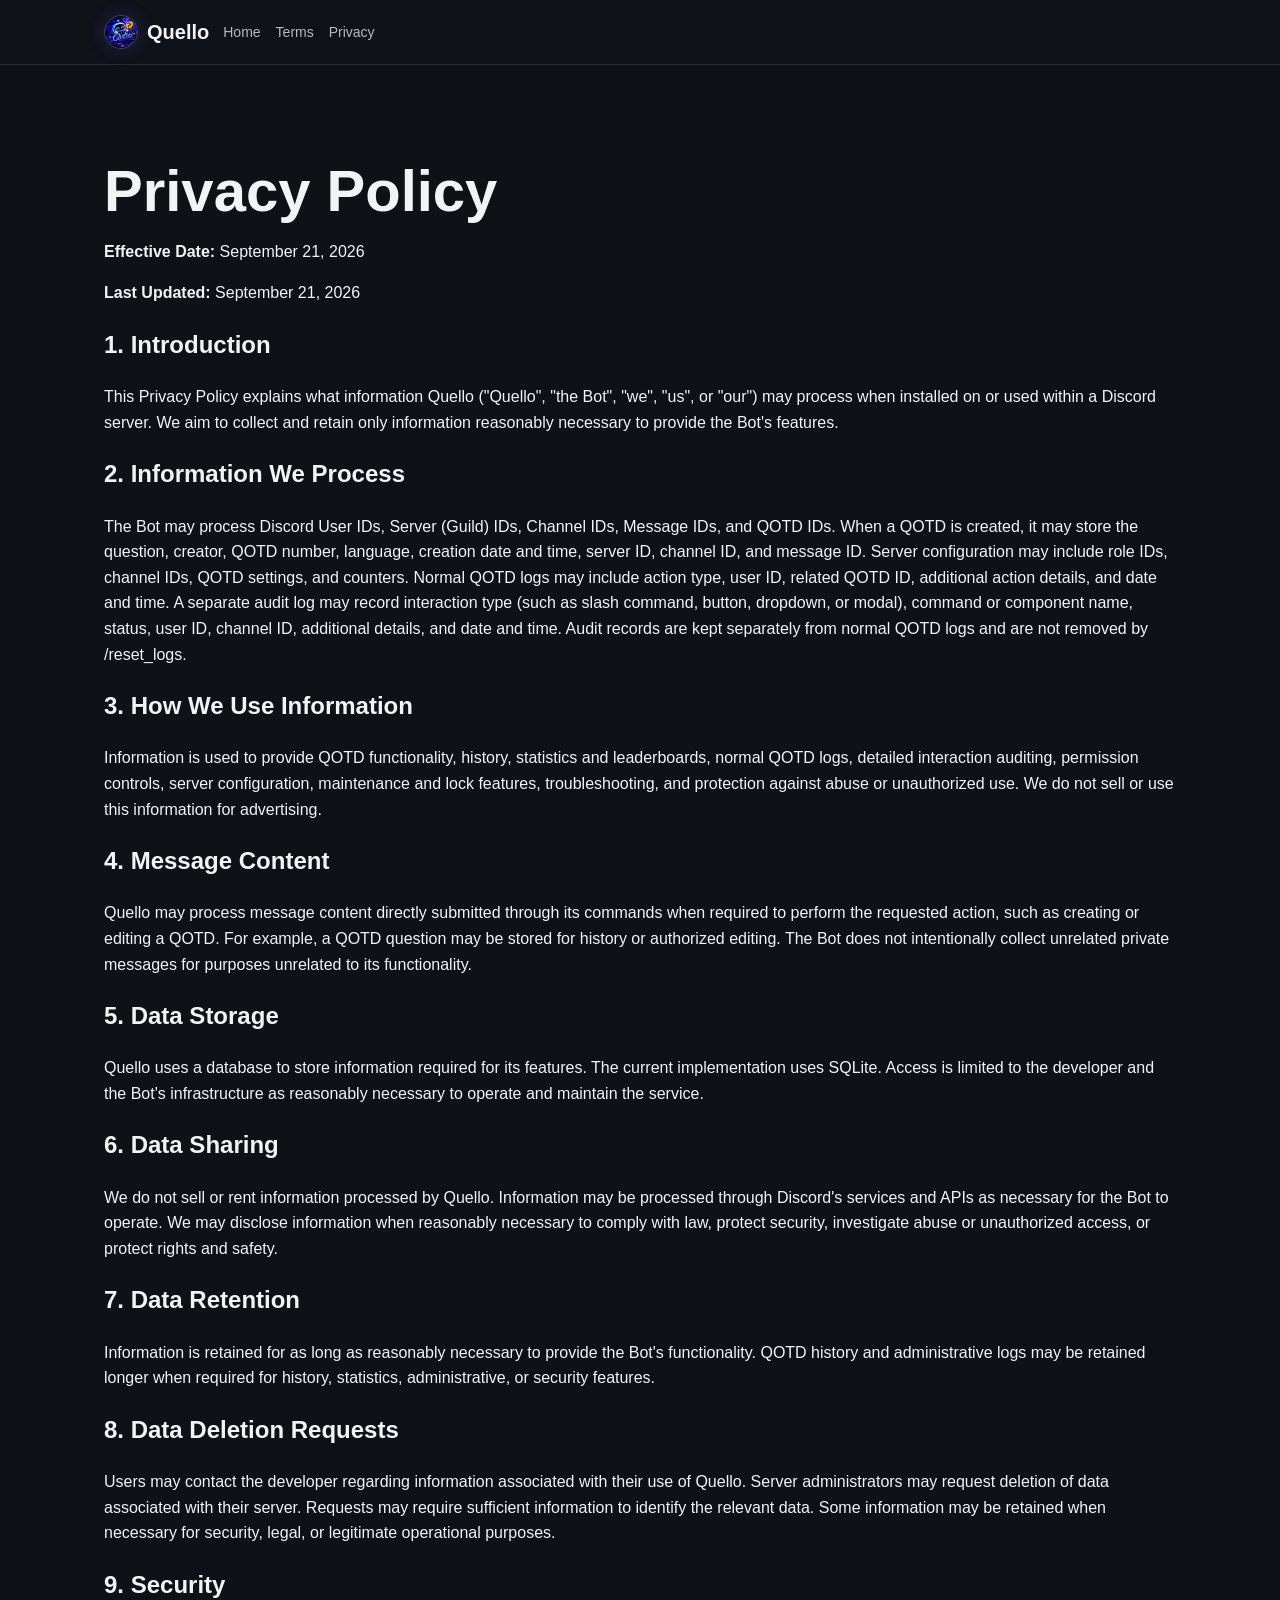
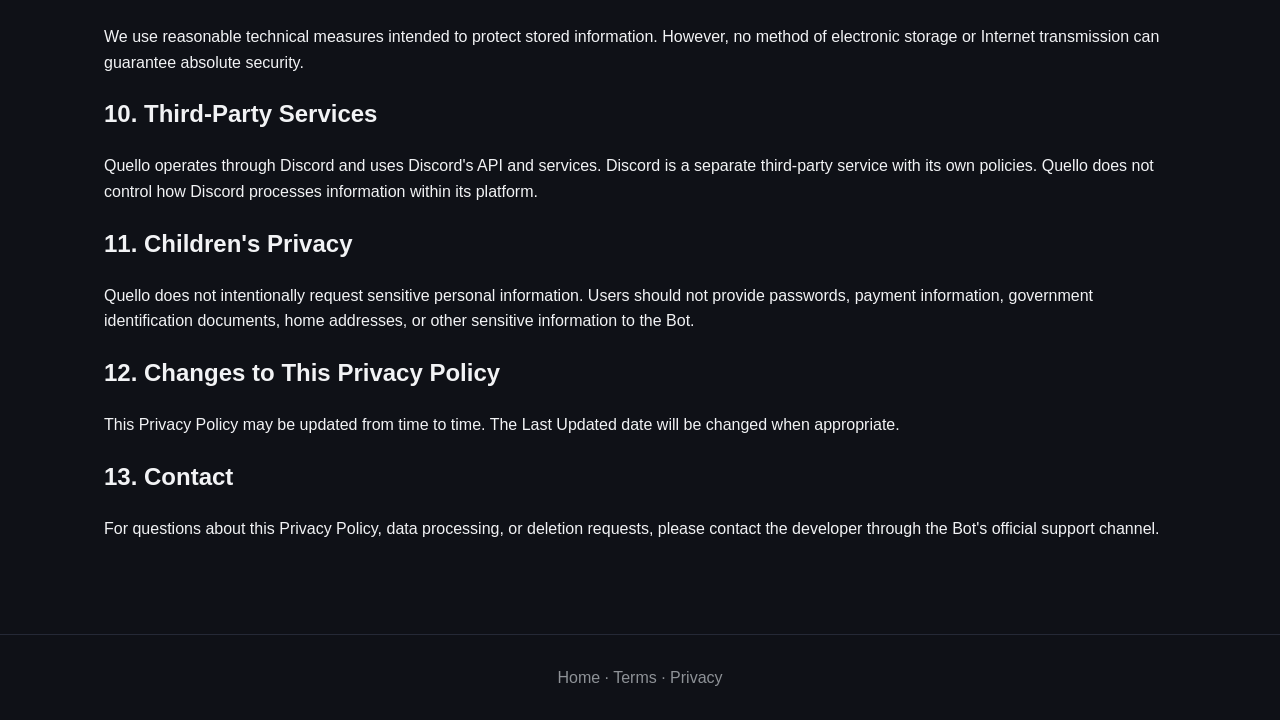
==== commit 192d57cf: "overall update" ====
--- a/privacy.html
+++ b/privacy.html
@@ -1 +1,2 @@
-<!doctype html><html lang="en"><head><meta charset="utf-8"><meta name="viewport" content="width=device-width,initial-scale=1"><title>Quello — Privacy Policy</title><link rel="stylesheet" href="style.css"><link rel="icon" type="image/svg+xml" href="quello-mark.svg"><meta name="description" content="Privacy Policy for Quello, your Question of the Day Discord bot."></head><body><nav class="nav"><div class="nav-inner"><a class="brand" href="index.html">Quello</a><div class="nav-links"><a href="index.html">Home</a><a href="terms.html">Terms</a><a href="privacy.html">Privacy</a></div></div></nav><main class="container"><article class="document"><header><h1>Privacy Policy</h1><p><strong>Effective Date:</strong> September 21, 2026</p><p><strong>Last Updated:</strong> September 21, 2026</p></header><h2>1. Introduction</h2><p>This Privacy Policy explains what information Quello ("Quello", "the Bot", "we", "us", or "our") may process when installed on or used within a Discord server. We aim to collect and retain only information reasonably necessary to provide the Bot's features.</p><h2>2. Information We Process</h2><p>The Bot may process Discord User IDs, Server (Guild) IDs, Channel IDs, Message IDs, and QOTD IDs. When users reply inside a QOTD discussion thread, Quello may store the responder User ID, the related QOTD ID, the reply Message ID, and the date and time needed to maintain the responder leaderboard. When a QOTD is created, it may store the question, creator, QOTD number, language, creation date and time, server ID, channel ID, and message ID. Server configuration may include role IDs, channel IDs, QOTD settings, and counters. Normal QOTD logs may include action type, user ID, related QOTD ID, additional action details, and date and time. A separate audit log may record interaction type (such as slash command, button, dropdown, or modal), command or component name, status, user ID, channel ID, additional details, and date and time. Audit records are kept separately from normal QOTD logs and are not removed by /reset_logs.</p><h2>3. How We Use Information</h2><p>Information is used to provide QOTD functionality, history, statistics and creator/responder leaderboards, normal QOTD logs, detailed interaction auditing, permission controls, server configuration, maintenance and lock features, troubleshooting, and protection against abuse or unauthorized use. We do not sell or use this information for advertising.</p><h2>4. Message Content</h2><p>Quello may process message content directly submitted through its commands when required to perform the requested action, such as creating or editing a QOTD. For example, a QOTD question may be stored for history or authorized editing. The Bot does not intentionally collect unrelated private messages for purposes unrelated to its functionality.</p><h2>5. Data Storage</h2><p>Quello uses a database to store information required for its features. The current implementation uses SQLite. Access is limited to the developer and the Bot's infrastructure as reasonably necessary to operate and maintain the service.</p><h2>6. Data Sharing</h2><p>We do not sell or rent information processed by Quello. Information may be processed through Discord's services and APIs as necessary for the Bot to operate. We may disclose information when reasonably necessary to comply with law, protect security, investigate abuse or unauthorized access, or protect rights and safety.</p><h2>7. Data Retention</h2><p>Information is retained for as long as reasonably necessary to provide the Bot's functionality. QOTD history, responder activity, and administrative logs may be retained longer when required for history, statistics, administrative, or security features.</p><h2>8. Data Deletion Requests</h2><p>Users may contact the developer regarding information associated with their use of Quello. Server administrators may request deletion of data associated with their server. Requests may require sufficient information to identify the relevant data. Some information may be retained when necessary for security, legal, or legitimate operational purposes.</p><h2>9. Security</h2><p>We use reasonable technical measures intended to protect stored information. However, no method of electronic storage or Internet transmission can guarantee absolute security.</p><h2>10. Third-Party Services</h2><p>Quello operates through Discord and uses Discord's API and services. Discord is a separate third-party service with its own policies. Quello does not control how Discord processes information within its platform.</p><h2>11. Children's Privacy</h2><p>Quello does not intentionally request sensitive personal information. Users should not provide passwords, payment information, government identification documents, home addresses, or other sensitive information to the Bot.</p><h2>12. Changes to This Privacy Policy</h2><p>This Privacy Policy may be updated from time to time. The Last Updated date will be changed when appropriate.</p><h2>13. Contact</h2><p>For questions about this Privacy Policy, data processing, or deletion requests, please contact the developer through the Bot's official support channel.</p></article></main><footer><a href="index.html">Home</a> · <a href="terms.html">Terms</a> · <a href="privacy.html">Privacy</a></footer></body></html>+<!doctype html><html lang="en"><head><meta charset="utf-8"><meta name="viewport" content="width=device-width,initial-scale=1"><title>Quello — Privacy Policy</title><link rel="stylesheet" href="style.css">
+  <link rel="icon" type="image/png" href="quello-avatar.png"></head><body><nav class="nav"><div class="nav-inner"><a class="brand" href="index.html"><img class="brand-avatar" src="quello-avatar.png" alt="Quello bot avatar"> <span>Quello</span></a><div class="nav-links"><a href="index.html">Home</a><a href="terms.html">Terms</a><a href="privacy.html">Privacy</a></div></div></nav><main class="container"><article class="document"><header><h1>Privacy Policy</h1><p><strong>Effective Date:</strong> September 21, 2026</p><p><strong>Last Updated:</strong> September 21, 2026</p></header><h2>1. Introduction</h2><p>This Privacy Policy explains what information Quello ("Quello", "the Bot", "we", "us", or "our") may process when installed on or used within a Discord server. We aim to collect and retain only information reasonably necessary to provide the Bot's features.</p><h2>2. Information We Process</h2><p>The Bot may process Discord User IDs, Server (Guild) IDs, Channel IDs, Message IDs, and QOTD IDs. When a QOTD is created, it may store the question, creator, QOTD number, language, creation date and time, server ID, channel ID, and message ID. Server configuration may include role IDs, channel IDs, QOTD settings, and counters. Normal QOTD logs may include action type, user ID, related QOTD ID, additional action details, and date and time. A separate audit log may record interaction type (such as slash command, button, dropdown, or modal), command or component name, status, user ID, channel ID, additional details, and date and time. Audit records are kept separately from normal QOTD logs and are not removed by /reset_logs.</p><h2>3. How We Use Information</h2><p>Information is used to provide QOTD functionality, history, statistics and leaderboards, normal QOTD logs, detailed interaction auditing, permission controls, server configuration, maintenance and lock features, troubleshooting, and protection against abuse or unauthorized use. We do not sell or use this information for advertising.</p><h2>4. Message Content</h2><p>Quello may process message content directly submitted through its commands when required to perform the requested action, such as creating or editing a QOTD. For example, a QOTD question may be stored for history or authorized editing. The Bot does not intentionally collect unrelated private messages for purposes unrelated to its functionality.</p><h2>5. Data Storage</h2><p>Quello uses a database to store information required for its features. The current implementation uses SQLite. Access is limited to the developer and the Bot's infrastructure as reasonably necessary to operate and maintain the service.</p><h2>6. Data Sharing</h2><p>We do not sell or rent information processed by Quello. Information may be processed through Discord's services and APIs as necessary for the Bot to operate. We may disclose information when reasonably necessary to comply with law, protect security, investigate abuse or unauthorized access, or protect rights and safety.</p><h2>7. Data Retention</h2><p>Information is retained for as long as reasonably necessary to provide the Bot's functionality. QOTD history and administrative logs may be retained longer when required for history, statistics, administrative, or security features.</p><h2>8. Data Deletion Requests</h2><p>Users may contact the developer regarding information associated with their use of Quello. Server administrators may request deletion of data associated with their server. Requests may require sufficient information to identify the relevant data. Some information may be retained when necessary for security, legal, or legitimate operational purposes.</p><h2>9. Security</h2><p>We use reasonable technical measures intended to protect stored information. However, no method of electronic storage or Internet transmission can guarantee absolute security.</p><h2>10. Third-Party Services</h2><p>Quello operates through Discord and uses Discord's API and services. Discord is a separate third-party service with its own policies. Quello does not control how Discord processes information within its platform.</p><h2>11. Children's Privacy</h2><p>Quello does not intentionally request sensitive personal information. Users should not provide passwords, payment information, government identification documents, home addresses, or other sensitive information to the Bot.</p><h2>12. Changes to This Privacy Policy</h2><p>This Privacy Policy may be updated from time to time. The Last Updated date will be changed when appropriate.</p><h2>13. Contact</h2><p>For questions about this Privacy Policy, data processing, or deletion requests, please contact the developer through the Bot's official support channel.</p></article></main><footer><a href="index.html">Home</a> · <a href="terms.html">Terms</a> · <a href="privacy.html">Privacy</a></footer></body></html>
--- a/style.css
+++ b/style.css
@@ -30,5 +30,32 @@
 .troubleshoot-embed{display:flex;overflow:hidden;margin-top:22px}.troubleshoot-embed .embed-content{width:100%}.troubleshoot-embed details{border-bottom:1px solid #252936;padding:13px 0}.troubleshoot-embed details:last-child{border-bottom:0}.troubleshoot-embed summary{cursor:pointer;font-weight:700}.troubleshoot-embed p{margin:9px 0 2px;color:#b5bac1;font-size:13px}
 @media(max-width:600px){.doc-nav{top:112px}.quick-steps{flex-direction:column}.intent-actions{flex-direction:column}.intent-button{width:100%}.setup-checklist{margin:0 17px 17px}.quick-start h2,.intent-embed h2,.whats-new h2{font-size:21px}}
 
-/* Quello brand */
-.quello-brand{gap:9px;font-weight:900;letter-spacing:.2px}.brand-mark{display:grid;place-items:center;width:27px;height:27px;border-radius:9px;background:linear-gradient(135deg,#5865f2,#8b5cf6);color:#fff;font-size:15px;font-weight:900;box-shadow:0 5px 18px rgba(88,101,242,.28)}.quello-title{background:linear-gradient(110deg,#fff 10%,#b8b8ff 45%,#8b5cf6 78%,#5865f2 100%);-webkit-background-clip:text;background-clip:text;color:transparent;letter-spacing:-1.5px}.brand:hover .brand-mark{transform:rotate(-4deg) scale(1.04)}
+/* Quello navigation + branding */
+body.menu-open{overflow:hidden}
+.nav{position:sticky;top:0;z-index:40}
+.nav-inner{justify-content:flex-start;gap:14px}
+.menu-toggle{width:42px;height:42px;border:1px solid #303441;border-radius:10px;background:#191c25;color:#fff;font-size:20px;line-height:1;cursor:pointer;display:grid;place-items:center;transition:.18s ease}
+.menu-toggle:hover{border-color:#5865f2;background:#20243a;transform:translateY(-1px)}
+.brand{display:inline-flex;align-items:center;gap:9px}
+.brand-avatar{width:34px;height:34px;border-radius:50%;object-fit:cover;border:1px solid #3d4252;box-shadow:0 0 18px rgba(88,101,242,.22)}
+.nav-hint{margin-left:auto;color:#8e9297;font-size:12px;letter-spacing:.8px;text-transform:uppercase}
+.side-menu{position:fixed;left:0;top:0;bottom:0;width:min(340px,88vw);z-index:60;background:#10131a;border-right:1px solid #303441;box-shadow:22px 0 60px rgba(0,0,0,.45);transform:translateX(-105%);transition:transform .25s ease;overflow-y:auto}
+.side-menu.open{transform:translateX(0)}
+.menu-overlay{position:fixed;inset:0;z-index:50;background:rgba(0,0,0,.58);opacity:0;pointer-events:none;transition:opacity .25s ease;backdrop-filter:blur(2px)}
+.menu-overlay.open{opacity:1;pointer-events:auto}
+.side-menu-head{display:flex;align-items:center;justify-content:space-between;padding:22px 18px;border-bottom:1px solid #252936;background:#151821;position:sticky;top:0}
+.side-brand{display:flex;align-items:center;gap:11px;min-width:0}
+.side-brand img{width:46px;height:46px;border-radius:50%;object-fit:cover;border:1px solid #3d4252}
+.side-brand strong,.side-brand small{display:block}.side-brand strong{font-size:18px}.side-brand small{color:#8e9297;font-size:11px;margin-top:2px}
+.menu-close{width:36px;height:36px;border:1px solid #303441;border-radius:9px;background:#191c25;color:#c9ccd1;font-size:25px;line-height:1;cursor:pointer}
+.menu-close:hover{color:#fff;border-color:#5865f2}
+.side-menu-links{display:grid;gap:5px;padding:14px}
+.side-menu-links a,.side-language{display:flex;align-items:center;min-height:44px;padding:10px 12px;border-radius:8px;color:#b5bac1;font-size:14px;font-weight:700;transition:.16s ease}
+.side-menu-links a:hover{background:#191c25;color:#fff;transform:translateX(2px)}
+.side-divider{height:1px;background:#252936;margin:8px 2px}
+.side-language{width:100%;border:1px solid #303441;background:#191c25;cursor:pointer;font:inherit;justify-content:flex-start}
+.side-language:hover{border-color:#5865f2}
+.hero-avatar{width:104px;height:104px;border-radius:50%;object-fit:cover;border:2px solid #5865f2;box-shadow:0 12px 35px rgba(88,101,242,.28);margin-bottom:10px}
+.fake-avatar{overflow:hidden;padding:0;background:#5865f2}
+.fake-avatar img{width:100%;height:100%;object-fit:cover;display:block}
+@media(max-width:600px){.nav-inner{flex-direction:row;align-items:center}.nav-hint{font-size:10px}.hero-avatar{width:88px;height:88px}.side-menu{width:min(330px,90vw)}}
